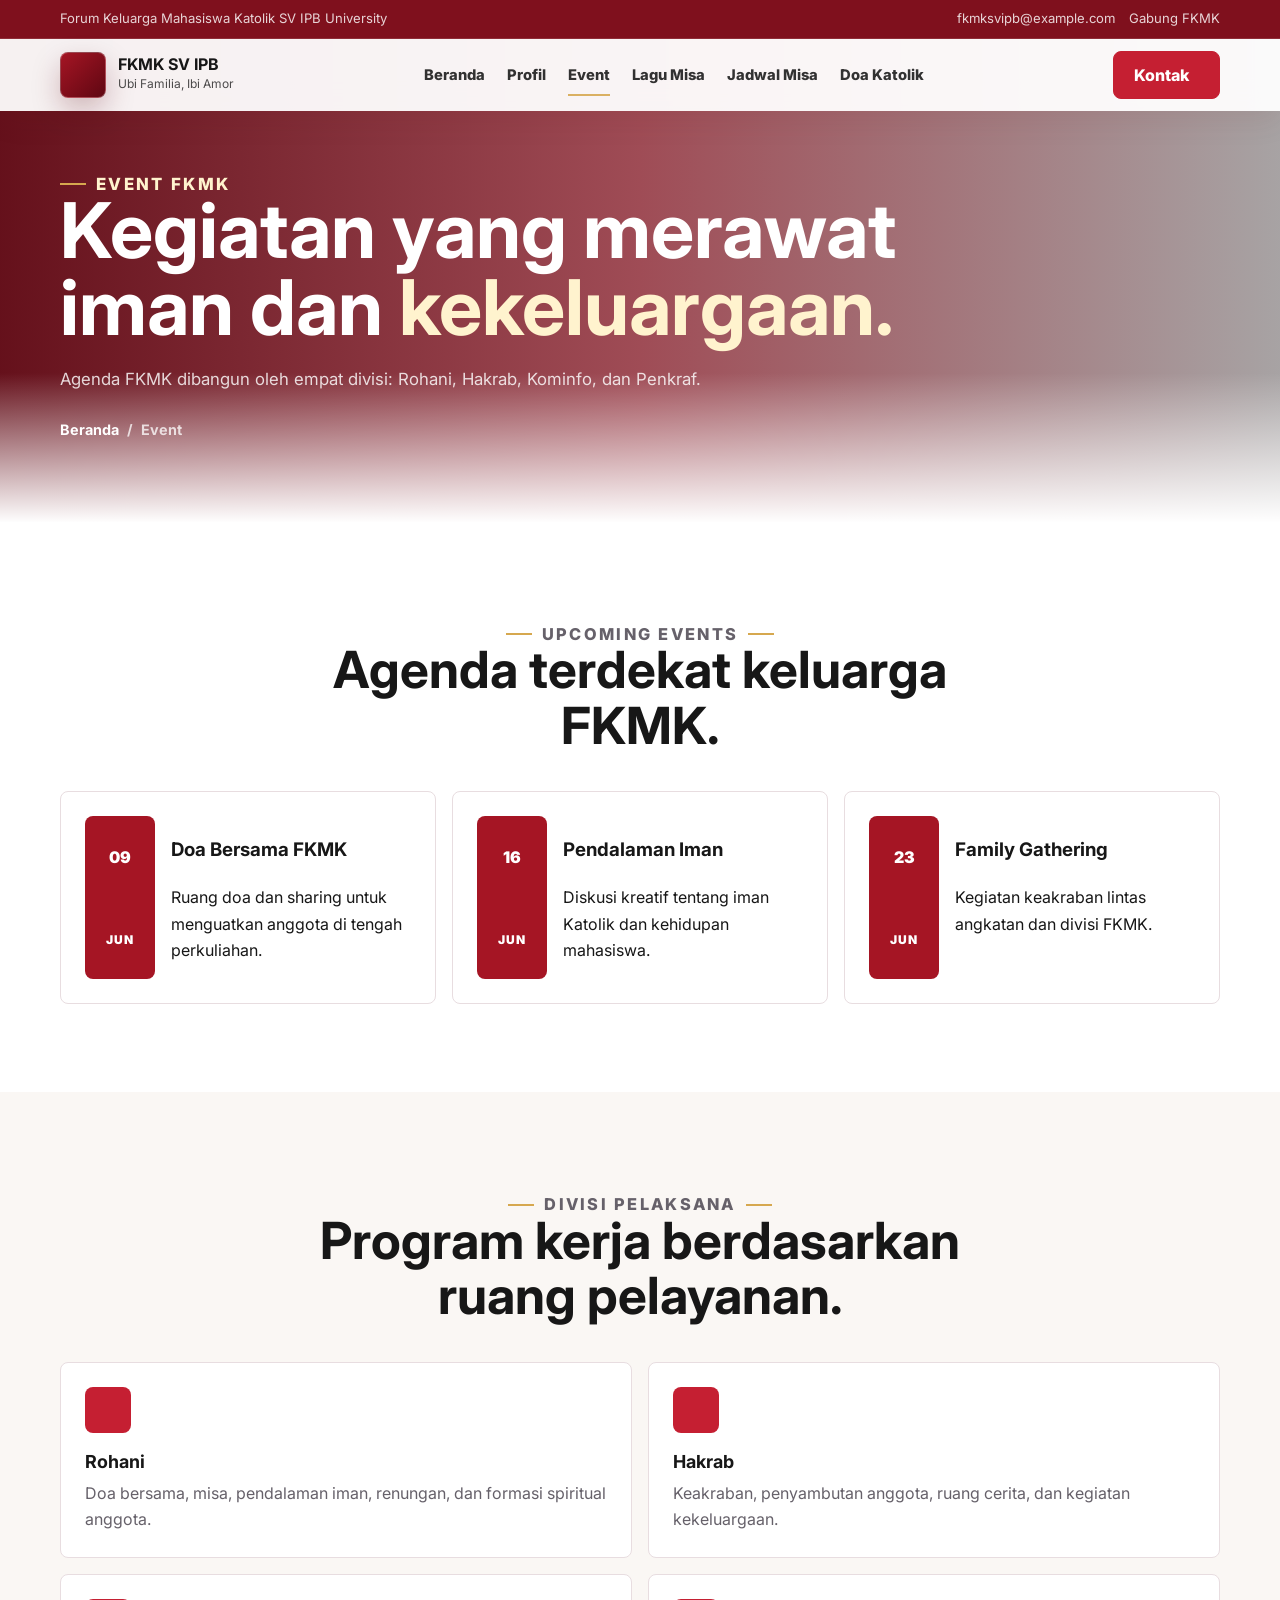
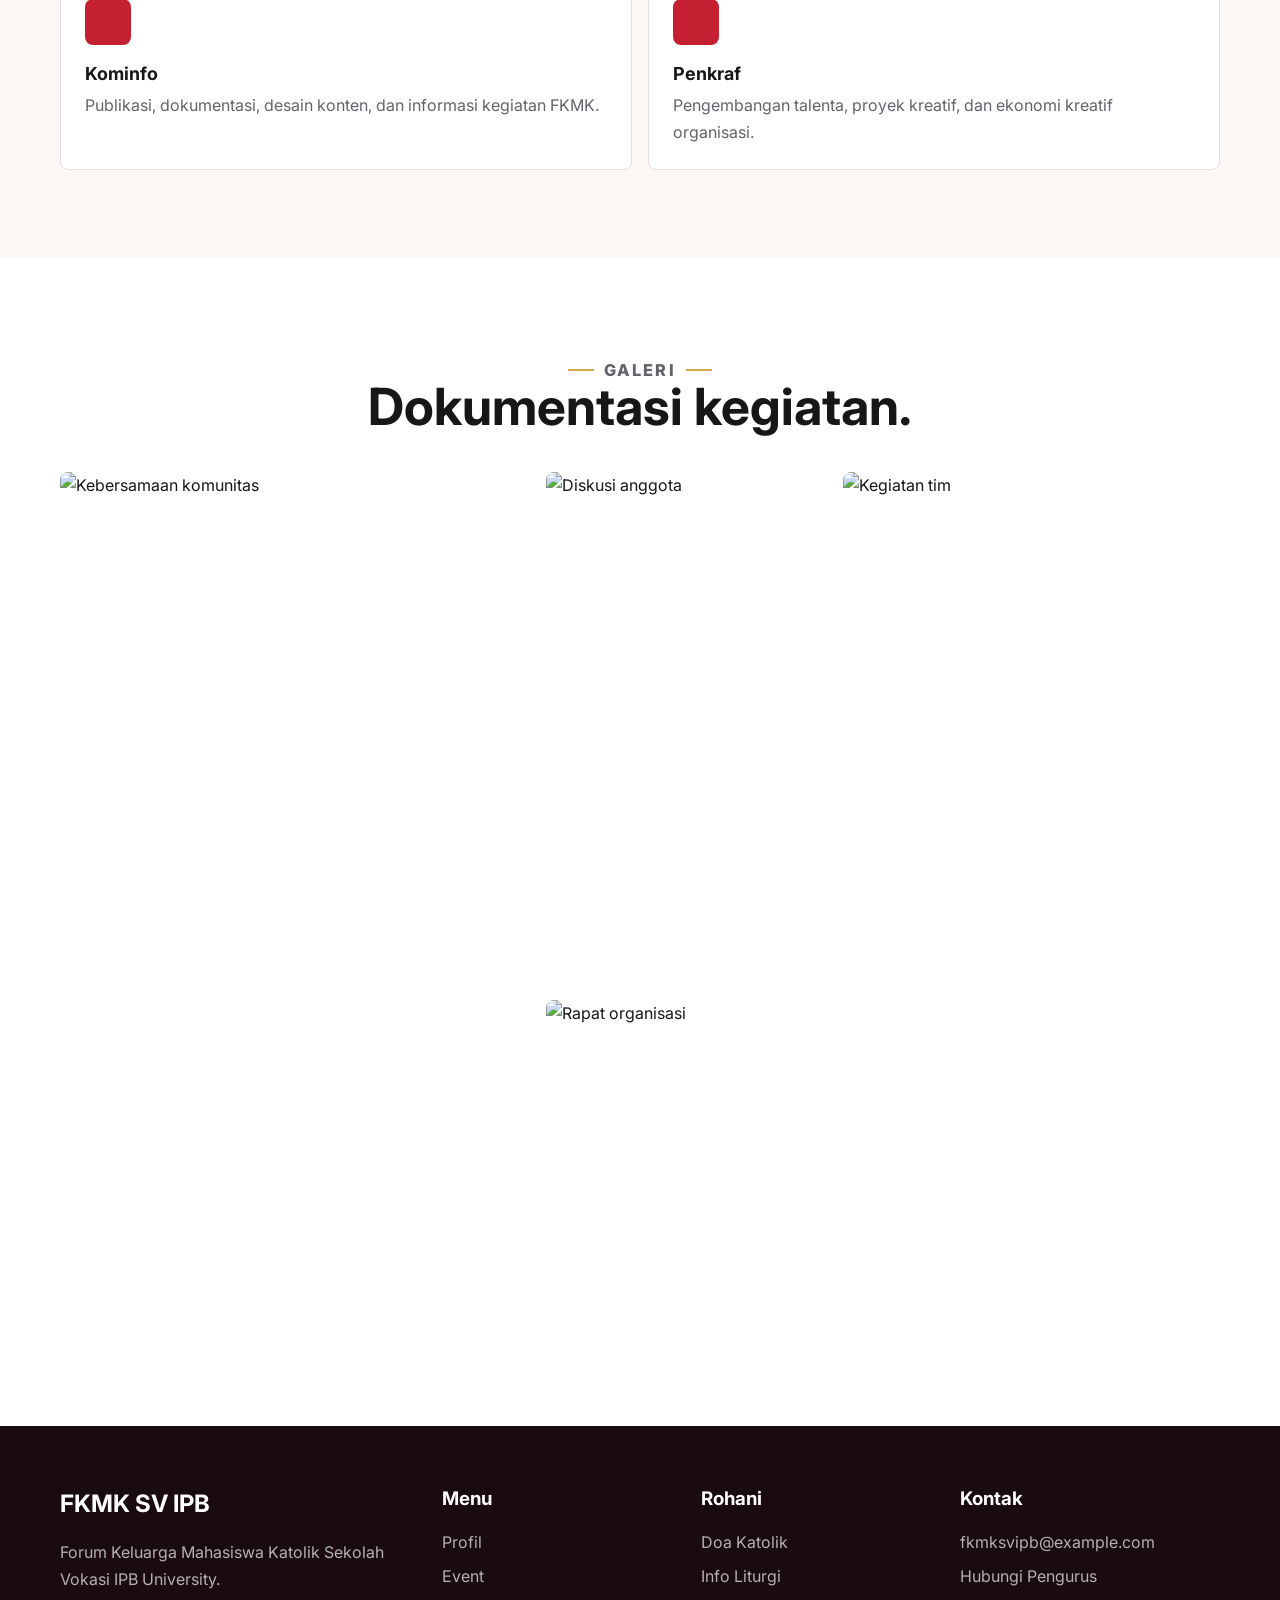
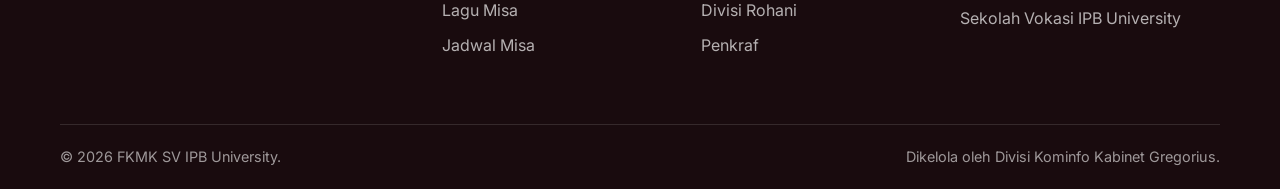
==== event.html @ 43cc4ddb "Keep it simple stupid" ====
<!DOCTYPE html>
<html lang="id">
<head>
    <meta charset="UTF-8">
    <meta name="viewport" content="width=device-width, initial-scale=1.0">
    <meta name="description" content="Event dan kegiatan FKMK SV IPB University.">
    <title>Event | FKMK SV IPB University</title>
    <link rel="preconnect" href="https://fonts.googleapis.com">
    <link rel="preconnect" href="https://fonts.gstatic.com" crossorigin>
    <link href="https://fonts.googleapis.com/css2?family=Inter:wght@400;500;600;700;800;900&display=swap" rel="stylesheet">
    <link rel="stylesheet" href="assets/css/style.css">
    <script src="https://unpkg.com/lucide@latest"></script>
</head>
<body data-page="event">
    <header class="site-header kmk-header">
        <div class="topbar"><div class="container topbar-inner"><span>Forum Keluarga Mahasiswa Katolik SV IPB University</span><div class="topbar-links"><a href="mailto:fkmksvipb@example.com">fkmksvipb@example.com</a><a href="kontak.html">Gabung FKMK</a></div></div></div>
        <div class="nav-shell">
            <div class="container nav-inner">
                <a class="brand" href="fkmk-sv-ipb-profesional.html" aria-label="Beranda FKMK SV IPB"><span class="brand-mark"><i data-lucide="church"></i></span><span><strong>FKMK SV IPB</strong><span>Ubi Familia, Ibi Amor</span></span></a>
                <nav class="main-nav" aria-label="Navigasi utama">
                    <a data-nav="home" href="fkmk-sv-ipb-profesional.html">Beranda</a>
                    <a data-nav="profil" href="profil.html">Profil</a>
                    <a data-nav="event" href="event.html">Event</a>
                    <a data-nav="lagu" href="lagu-misa.html">Lagu Misa</a>
                    <a data-nav="jadwal" href="jadwal-misa.html">Jadwal Misa</a>
                    <a data-nav="doa" href="doa-katolik.html">Doa Katolik</a>
                </nav>
                <div class="nav-actions"><a class="btn" href="kontak.html">Kontak <i data-lucide="arrow-right"></i></a><button class="menu-toggle" type="button" aria-label="Buka menu" aria-expanded="false"><i data-lucide="menu"></i></button></div>
            </div>
        </div>
    </header>

    <main>
        <section class="page-hero" style="--page-image: url('https://images.unsplash.com/photo-1517486808906-6ca8b3f04846?auto=format&fit=crop&w=1800&q=84');">
            <div class="container">
                <p class="eyebrow">Event FKMK</p>
                <h1>Kegiatan yang merawat iman dan <span>kekeluargaan.</span></h1>
                <p>Agenda FKMK dibangun oleh empat divisi: Rohani, Hakrab, Kominfo, dan Penkraf.</p>
                <div class="breadcrumb"><a href="fkmk-sv-ipb-profesional.html">Beranda</a> <span>/</span> <span>Event</span></div>
            </div>
        </section>

        <section class="section">
            <div class="container">
                <div class="section-title center">
                    <p class="eyebrow">Upcoming Events</p>
                    <h2>Agenda terdekat keluarga FKMK.</h2>
                </div>
                <div class="event-grid">
                    <article class="event-card"><span class="event-date">09<span>Jun</span></span><div><h3>Doa Bersama FKMK</h3><p>Ruang doa dan sharing untuk menguatkan anggota di tengah perkuliahan.</p></div></article>
                    <article class="event-card"><span class="event-date">16<span>Jun</span></span><div><h3>Pendalaman Iman</h3><p>Diskusi kreatif tentang iman Katolik dan kehidupan mahasiswa.</p></div></article>
                    <article class="event-card"><span class="event-date">23<span>Jun</span></span><div><h3>Family Gathering</h3><p>Kegiatan keakraban lintas angkatan dan divisi FKMK.</p></div></article>
                </div>
            </div>
        </section>

        <section class="section section-soft">
            <div class="container">
                <div class="section-title center">
                    <p class="eyebrow">Divisi Pelaksana</p>
                    <h2>Program kerja berdasarkan ruang pelayanan.</h2>
                </div>
                <div class="division-grid two">
                    <article class="division-card" id="rohani"><span class="icon-box"><i data-lucide="church"></i></span><h3>Rohani</h3><p>Doa bersama, misa, pendalaman iman, renungan, dan formasi spiritual anggota.</p></article>
                    <article class="division-card" id="hakrab"><span class="icon-box"><i data-lucide="heart-handshake"></i></span><h3>Hakrab</h3><p>Keakraban, penyambutan anggota, ruang cerita, dan kegiatan kekeluargaan.</p></article>
                    <article class="division-card" id="kominfo"><span class="icon-box"><i data-lucide="radio"></i></span><h3>Kominfo</h3><p>Publikasi, dokumentasi, desain konten, dan informasi kegiatan FKMK.</p></article>
                    <article class="division-card" id="penkraf"><span class="icon-box"><i data-lucide="palette"></i></span><h3>Penkraf</h3><p>Pengembangan talenta, proyek kreatif, dan ekonomi kreatif organisasi.</p></article>
                </div>
            </div>
        </section>

        <section class="section">
            <div class="container">
                <div class="section-title center"><p class="eyebrow">Galeri</p><h2>Dokumentasi kegiatan.</h2></div>
                <div class="gallery-grid">
                    <img src="https://images.unsplash.com/photo-1511632765486-a01980e01a18?auto=format&fit=crop&w=900&q=84" alt="Kebersamaan komunitas">
                    <div class="gallery-column">
                        <img src="https://images.unsplash.com/photo-1521737604893-d14cc237f11d?auto=format&fit=crop&w=700&q=84" alt="Diskusi anggota">
                        <img src="https://images.unsplash.com/photo-1552664730-d307ca884978?auto=format&fit=crop&w=700&q=84" alt="Rapat organisasi">
                    </div>
                    <img src="https://images.unsplash.com/photo-1517048676732-d65bc937f952?auto=format&fit=crop&w=800&q=84" alt="Kegiatan tim">
                </div>
            </div>
        </section>
    </main>

    <footer class="footer">
        <div class="container">
            <div class="footer-grid">
                <div><h2>FKMK SV IPB</h2><p>Forum Keluarga Mahasiswa Katolik Sekolah Vokasi IPB University.</p></div>
                <div><h3>Menu</h3><a href="profil.html">Profil</a><a href="event.html">Event</a><a href="lagu-misa.html">Lagu Misa</a><a href="jadwal-misa.html">Jadwal Misa</a></div>
                <div><h3>Rohani</h3><a href="doa-katolik.html">Doa Katolik</a><a href="jadwal-misa.html">Info Liturgi</a><a href="#rohani">Divisi Rohani</a><a href="#penkraf">Penkraf</a></div>
                <div><h3>Kontak</h3><a href="mailto:fkmksvipb@example.com">fkmksvipb@example.com</a><a href="kontak.html">Hubungi Pengurus</a><p>Sekolah Vokasi IPB University</p></div>
            </div>
            <div class="footer-bottom"><span>&copy; 2026 FKMK SV IPB University.</span><span>Dikelola oleh Divisi Kominfo Kabinet Gregorius.</span></div>
        </div>
    </footer>

    <button class="scroll-top" type="button" aria-label="Kembali ke atas"><i data-lucide="arrow-up"></i></button>
    <script src="assets/js/script.js"></script>
</body>
</html>
---- assets/css/style.css ----
:root {
    --red-900: #5f0712;
    --red-800: #7f101d;
    --red-700: #a51524;
    --red-600: #c51f32;
    --red-500: #e33849;
    --rose-100: #fff1f2;
    --rose-50: #fff7f8;
    --gold: #d6a84f;
    --gold-soft: #fff3ce;
    --ink: #171717;
    --muted: #66616a;
    --line: #e8dde0;
    --paper: #ffffff;
    --soft: #faf7f4;
    --charcoal: #24191b;
    --shadow: 0 18px 45px rgba(95, 7, 18, 0.12);
    --radius: 8px;
}

* {
    box-sizing: border-box;
}

html {
    scroll-behavior: smooth;
}

body {
    margin: 0;
    color: var(--ink);
    background: var(--paper);
    font-family: "Inter", Arial, sans-serif;
    line-height: 1.65;
}

img {
    display: block;
    max-width: 100%;
}

a {
    color: inherit;
    text-decoration: none;
}

button,
input,
textarea {
    font: inherit;
}

.container {
    width: min(1160px, calc(100% - 40px));
    margin: 0 auto;
}

.section {
    padding: 88px 0;
}

.section-soft {
    background: var(--soft);
}

.section-red {
    color: #fff;
    background: var(--red-900);
}

.eyebrow {
    display: inline-flex;
    align-items: center;
    gap: 10px;
    margin: 0 0 14px;
    color: var(--red-600);
    font-size: 0.78rem;
    font-weight: 800;
    letter-spacing: 0.14em;
    line-height: 1;
    text-transform: uppercase;
}

.eyebrow::before {
    width: 26px;
    height: 2px;
    background: var(--gold);
    content: "";
}

.section-red .eyebrow,
.hero .eyebrow,
.page-hero .eyebrow {
    color: var(--gold-soft);
}

.section-title {
    max-width: 760px;
    margin: 0 0 38px;
}

.section-title.center {
    margin-right: auto;
    margin-left: auto;
    text-align: center;
}

.section-title.center .eyebrow {
    justify-content: center;
}

.section-title.center .eyebrow::after {
    width: 26px;
    height: 2px;
    background: var(--gold);
    content: "";
}

.section-title h1,
.section-title h2 {
    margin: 0;
    font-size: clamp(2rem, 4vw, 3.35rem);
    line-height: 1.08;
    letter-spacing: 0;
}

.section-title p {
    margin: 16px 0 0;
    color: var(--muted);
    font-size: 1.02rem;
}

.section-red .section-title p,
.section-red .muted {
    color: rgba(255, 255, 255, 0.74);
}

.site-header {
    position: fixed;
    top: 0;
    right: 0;
    left: 0;
    z-index: 50;
    color: #fff;
    transition: background 0.24s ease, box-shadow 0.24s ease, color 0.24s ease;
}

.topbar {
    padding: 8px 0;
    background: rgba(95, 7, 18, 0.88);
    border-bottom: 1px solid rgba(255, 255, 255, 0.12);
    font-size: 0.82rem;
}

.topbar-inner,
.nav-inner {
    display: flex;
    align-items: center;
    justify-content: space-between;
    gap: 20px;
}

.topbar-links {
    display: flex;
    align-items: center;
    gap: 14px;
}

.topbar a,
.topbar span {
    color: rgba(255, 255, 255, 0.82);
}

.nav-shell {
    padding: 16px 0;
    transition: padding 0.24s ease, background 0.24s ease;
}

.site-header.scrolled,
.site-header.menu-open {
    color: var(--ink);
    background: rgba(255, 255, 255, 0.96);
    box-shadow: 0 12px 30px rgba(23, 23, 23, 0.08);
    backdrop-filter: blur(14px);
}

.site-header.scrolled .topbar,
.site-header.menu-open .topbar {
    display: none;
}

.site-header.scrolled .nav-shell,
.site-header.menu-open .nav-shell {
    padding: 10px 0;
}

.brand {
    display: flex;
    align-items: center;
    min-width: 0;
    gap: 12px;
}

.brand-mark {
    display: grid;
    flex: 0 0 auto;
    width: 46px;
    height: 46px;
    place-items: center;
    color: #fff;
    background: linear-gradient(135deg, var(--red-700), var(--red-900));
    border: 1px solid rgba(255, 255, 255, 0.25);
    border-radius: var(--radius);
    box-shadow: 0 12px 28px rgba(95, 7, 18, 0.25);
}

.brand strong {
    display: block;
    font-size: 1rem;
    line-height: 1.1;
}

.brand span span {
    display: block;
    color: currentColor;
    font-size: 0.75rem;
    opacity: 0.76;
}

.main-nav {
    display: flex;
    align-items: center;
    gap: 22px;
}

.main-nav a {
    position: relative;
    color: currentColor;
    font-size: 0.92rem;
    font-weight: 800;
    opacity: 0.88;
}

.main-nav a::after {
    position: absolute;
    right: 0;
    bottom: -9px;
    left: 0;
    height: 2px;
    background: var(--gold);
    transform: scaleX(0);
    transition: transform 0.18s ease;
    content: "";
}

.main-nav a:hover::after,
.main-nav a.active::after {
    transform: scaleX(1);
}

.nav-actions {
    display: flex;
    align-items: center;
    gap: 10px;
}

.btn {
    display: inline-flex;
    align-items: center;
    justify-content: center;
    gap: 10px;
    min-height: 48px;
    padding: 0 20px;
    color: #fff;
    background: var(--red-600);
    border: 1px solid var(--red-600);
    border-radius: var(--radius);
    cursor: pointer;
    font-weight: 800;
    line-height: 1;
    transition: background 0.2s ease, border-color 0.2s ease, box-shadow 0.2s ease, transform 0.2s ease;
}

.btn:hover {
    background: var(--red-800);
    border-color: var(--red-800);
    box-shadow: 0 14px 28px rgba(197, 31, 50, 0.25);
    transform: translateY(-2px);
}

.btn.btn-outline {
    color: #fff;
    background: rgba(255, 255, 255, 0.08);
    border-color: rgba(255, 255, 255, 0.36);
}

.btn.btn-outline:hover {
    background: rgba(255, 255, 255, 0.16);
    box-shadow: none;
}

.btn.btn-light {
    color: var(--red-800);
    background: #fff;
    border-color: #fff;
}

.btn.btn-light:hover {
    color: #fff;
    background: var(--red-900);
    border-color: var(--red-900);
}

.icon-button,
.menu-toggle,
.scroll-top {
    display: grid;
    width: 44px;
    height: 44px;
    place-items: center;
    color: currentColor;
    background: rgba(255, 255, 255, 0.1);
    border: 1px solid rgba(255, 255, 255, 0.28);
    border-radius: var(--radius);
    cursor: pointer;
}

.site-header.scrolled .icon-button,
.site-header.scrolled .menu-toggle,
.site-header.menu-open .icon-button,
.site-header.menu-open .menu-toggle {
    background: var(--rose-50);
    border-color: var(--line);
}

.menu-toggle {
    display: none;
}

.hero {
    position: relative;
    min-height: 92vh;
    display: grid;
    align-items: end;
    padding: 170px 0 86px;
    color: #fff;
    overflow: hidden;
    isolation: isolate;
}

.hero::before {
    position: absolute;
    inset: 0;
    z-index: -2;
    background:
        linear-gradient(90deg, rgba(95, 7, 18, 0.94) 0%, rgba(127, 16, 29, 0.82) 48%, rgba(36, 25, 27, 0.48) 100%),
        var(--hero-image, url("https://images.unsplash.com/photo-1521737604893-d14cc237f11d?auto=format&fit=crop&w=1800&q=84")) center/cover;
    content: "";
}

.hero::after,
.page-hero::after {
    position: absolute;
    right: 0;
    bottom: -1px;
    left: 0;
    z-index: -1;
    height: 150px;
    background: linear-gradient(180deg, rgba(255, 255, 255, 0), var(--paper));
    content: "";
}

.hero-grid {
    display: grid;
    grid-template-columns: minmax(0, 1.1fr) minmax(310px, 0.72fr);
    align-items: end;
    gap: 42px;
}

.hero h1 {
    max-width: 900px;
    margin: 0;
    font-size: clamp(3.2rem, 7vw, 6.9rem);
    line-height: 0.96;
    letter-spacing: 0;
}

.hero h1 span,
.page-hero h1 span {
    color: var(--gold-soft);
}

.hero-copy {
    max-width: 700px;
    margin: 24px 0 32px;
    color: rgba(255, 255, 255, 0.86);
    font-size: clamp(1rem, 1.6vw, 1.18rem);
}

.hero-actions {
    display: flex;
    flex-wrap: wrap;
    gap: 12px;
}

.hero-card {
    padding: 24px;
    background: rgba(255, 255, 255, 0.11);
    border: 1px solid rgba(255, 255, 255, 0.22);
    border-radius: var(--radius);
    backdrop-filter: blur(18px);
}

.hero-card p {
    margin: 0;
    color: rgba(255, 255, 255, 0.78);
}

.hero-card strong {
    display: block;
    margin: 12px 0 8px;
    color: #fff;
    font-size: 1.55rem;
    line-height: 1.18;
}

.hero-note {
    display: grid;
    grid-template-columns: 46px 1fr;
    gap: 12px;
    padding-top: 18px;
    margin-top: 20px;
    border-top: 1px solid rgba(255, 255, 255, 0.18);
}

.hero-note .icon {
    display: grid;
    place-items: center;
    width: 46px;
    height: 46px;
    color: var(--red-900);
    background: var(--gold-soft);
    border-radius: var(--radius);
}

.stat-band {
    position: relative;
    z-index: 4;
    margin-top: -44px;
}

.stat-grid {
    display: grid;
    overflow: hidden;
    grid-template-columns: repeat(4, 1fr);
    background: #fff;
    border: 1px solid var(--line);
    border-radius: var(--radius);
    box-shadow: var(--shadow);
}

.stat-item {
    padding: 26px;
    border-right: 1px solid var(--line);
}

.stat-item:last-child {
    border-right: 0;
}

.stat-item strong {
    display: block;
    color: var(--red-700);
    font-size: clamp(1.9rem, 3vw, 2.45rem);
    line-height: 1;
}

.stat-item span {
    display: block;
    margin-top: 8px;
    color: var(--muted);
    font-size: 0.9rem;
    font-weight: 800;
}

.split {
    display: grid;
    grid-template-columns: minmax(0, 0.95fr) minmax(0, 1.05fr);
    align-items: center;
    gap: 48px;
}

.split.reverse {
    grid-template-columns: minmax(0, 1.05fr) minmax(0, 0.95fr);
}

.image-panel {
    position: relative;
    overflow: hidden;
    min-height: 480px;
    background: var(--rose-100);
    border-radius: var(--radius);
    box-shadow: var(--shadow);
}

.image-panel img {
    width: 100%;
    height: 100%;
    min-height: 480px;
    object-fit: cover;
}

.floating-label {
    position: absolute;
    right: 18px;
    bottom: 18px;
    max-width: 290px;
    padding: 18px;
    color: #fff;
    background: rgba(95, 7, 18, 0.92);
    border: 1px solid rgba(255, 255, 255, 0.16);
    border-radius: var(--radius);
}

.floating-label strong {
    display: block;
    margin-top: 4px;
    font-size: 1.25rem;
    line-height: 1.2;
}

.feature-list {
    display: grid;
    gap: 14px;
    margin-top: 28px;
}

.feature-item {
    display: grid;
    grid-template-columns: 46px 1fr;
    gap: 14px;
    padding: 18px;
    background: #fff;
    border: 1px solid var(--line);
    border-radius: var(--radius);
}

.section-soft .feature-item {
    background: var(--paper);
}

.feature-item h3,
.quick-card h3,
.mission-card h3,
.program-card h3,
.division-card h3,
.role-card h3,
.faq-button,
.contact-card h3 {
    margin: 0;
    font-size: 1.12rem;
    line-height: 1.25;
}

.feature-item p,
.quick-card p,
.mission-card p,
.program-card p,
.division-card p,
.role-card p,
.contact-card p,
.faq-panel p {
    margin: 7px 0 0;
    color: var(--muted);
}

.icon-box {
    display: grid;
    width: 46px;
    height: 46px;
    place-items: center;
    color: #fff;
    background: var(--red-600);
    border-radius: var(--radius);
}

.icon-box.gold {
    color: var(--red-900);
    background: var(--gold-soft);
}

.quick-grid,
.mission-grid,
.program-grid,
.division-grid,
.contact-grid {
    display: grid;
    grid-template-columns: repeat(3, 1fr);
    gap: 16px;
}

.quick-card,
.mission-card,
.program-card,
.division-card,
.role-card,
.contact-card,
.faq-item,
.info-panel {
    padding: 24px;
    color: var(--ink);
    background: #fff;
    border: 1px solid var(--line);
    border-radius: var(--radius);
}

.quick-card {
    min-height: 100%;
    transition: transform 0.2s ease, box-shadow 0.2s ease, border-color 0.2s ease;
}

.quick-card:hover {
    border-color: rgba(197, 31, 50, 0.28);
    box-shadow: var(--shadow);
    transform: translateY(-4px);
}

.quick-card .icon-box,
.mission-card .icon-box,
.program-card .icon-box,
.division-card .icon-box {
    margin-bottom: 18px;
}

.mission-card.featured {
    color: #fff;
    background: var(--red-700);
    border-color: var(--red-700);
}

.mission-card.featured p {
    color: rgba(255, 255, 255, 0.78);
}

.mission-card.featured .icon-box {
    color: var(--red-900);
    background: #fff;
}

.red-panel {
    padding: 42px;
    color: #fff;
    background:
        linear-gradient(90deg, rgba(95, 7, 18, 0.96), rgba(197, 31, 50, 0.88)),
        url("https://images.unsplash.com/photo-1517486808906-6ca8b3f04846?auto=format&fit=crop&w=1400&q=84") center/cover;
    border-radius: var(--radius);
}

.red-panel h2 {
    max-width: 780px;
    margin: 0;
    font-size: clamp(2rem, 4vw, 3.25rem);
    line-height: 1.08;
}

.red-panel p {
    max-width: 690px;
    margin: 16px 0 26px;
    color: rgba(255, 255, 255, 0.82);
}

.info-layout {
    display: grid;
    grid-template-columns: minmax(0, 0.75fr) minmax(0, 1.25fr);
    gap: 18px;
}

.info-panel.dark {
    color: #fff;
    background: var(--charcoal);
    border-color: var(--charcoal);
}

.info-panel.dark p {
    color: rgba(255, 255, 255, 0.72);
}

.agenda-list {
    display: grid;
    gap: 12px;
    margin: 0;
    padding: 0;
    list-style: none;
}

.agenda-list li {
    display: grid;
    grid-template-columns: 64px 1fr;
    gap: 14px;
    padding: 14px;
    background: var(--rose-50);
    border: 1px solid var(--line);
    border-radius: var(--radius);
}

.date-box {
    display: grid;
    place-items: center;
    min-height: 58px;
    color: #fff;
    background: var(--red-700);
    border-radius: var(--radius);
    font-weight: 800;
    line-height: 1.1;
    text-align: center;
}

.date-box span {
    display: block;
    font-size: 0.72rem;
    letter-spacing: 0.08em;
    text-transform: uppercase;
}

.page-hero {
    position: relative;
    display: grid;
    min-height: 54vh;
    align-items: end;
    padding: 156px 0 80px;
    color: #fff;
    overflow: hidden;
    isolation: isolate;
}

.page-hero::before {
    position: absolute;
    inset: 0;
    z-index: -2;
    background:
        linear-gradient(90deg, rgba(95, 7, 18, 0.96), rgba(127, 16, 29, 0.75), rgba(36, 25, 27, 0.4)),
        var(--page-image, url("https://images.unsplash.com/photo-1511632765486-a01980e01a18?auto=format&fit=crop&w=1800&q=84")) center/cover;
    content: "";
}

.page-hero h1 {
    max-width: 880px;
    margin: 0;
    font-size: clamp(2.8rem, 6vw, 5.2rem);
    line-height: 1;
}

.page-hero p {
    max-width: 700px;
    margin: 20px 0 0;
    color: rgba(255, 255, 255, 0.82);
    font-size: 1.05rem;
}

.breadcrumb {
    display: flex;
    align-items: center;
    flex-wrap: wrap;
    gap: 8px;
    margin-top: 24px;
    color: rgba(255, 255, 255, 0.76);
    font-weight: 700;
    font-size: 0.9rem;
}

.breadcrumb a {
    color: #fff;
}

.quote-block {
    padding: 32px;
    color: #fff;
    background: var(--red-800);
    border-radius: var(--radius);
}

.quote-block p {
    margin: 0;
    font-size: clamp(1.35rem, 2.5vw, 2.1rem);
    font-weight: 800;
    line-height: 1.25;
}

.quote-block span {
    display: block;
    margin-top: 18px;
    color: rgba(255, 255, 255, 0.72);
}

.timeline {
    display: grid;
    gap: 16px;
}

.timeline-item {
    display: grid;
    grid-template-columns: 46px 1fr;
    gap: 14px;
    padding: 18px;
    background: #fff;
    border: 1px solid var(--line);
    border-radius: var(--radius);
}

.timeline-dot {
    display: grid;
    width: 46px;
    height: 46px;
    place-items: center;
    color: var(--red-900);
    background: var(--gold-soft);
    border-radius: var(--radius);
    font-weight: 800;
}

.program-card .tag {
    display: inline-flex;
    align-items: center;
    gap: 8px;
    margin-bottom: 16px;
    color: var(--red-700);
    font-size: 0.82rem;
    font-weight: 800;
    letter-spacing: 0.04em;
    text-transform: uppercase;
}

.role-grid {
    display: grid;
    grid-template-columns: repeat(3, 1fr);
    gap: 14px;
}

.role-card {
    display: grid;
    grid-template-columns: 46px 1fr;
    gap: 14px;
    align-items: start;
}

.division-grid.two,
.program-grid.two {
    grid-template-columns: repeat(2, 1fr);
}

.gallery-grid {
    display: grid;
    grid-template-columns: 1.25fr 0.75fr 1fr;
    gap: 14px;
}

.gallery-grid img {
    width: 100%;
    height: 250px;
    object-fit: cover;
    border-radius: var(--radius);
}

.gallery-grid img:first-child {
    height: 514px;
}

.gallery-column {
    display: grid;
    gap: 14px;
}

.faq-list {
    display: grid;
    gap: 12px;
}

.faq-item {
    padding: 0;
    overflow: hidden;
}

.faq-button {
    display: flex;
    align-items: center;
    justify-content: space-between;
    width: 100%;
    padding: 20px 22px;
    color: var(--ink);
    background: #fff;
    border: 0;
    cursor: pointer;
    text-align: left;
}

.faq-button svg {
    flex: 0 0 auto;
    transition: transform 0.2s ease;
}

.faq-item.open .faq-button svg {
    transform: rotate(45deg);
}

.faq-panel {
    display: none;
    padding: 0 22px 20px;
}

.faq-item.open .faq-panel {
    display: block;
}

.contact-card a {
    display: inline-flex;
    align-items: center;
    gap: 8px;
    margin-top: 12px;
    color: var(--red-700);
    font-weight: 800;
}

.contact-form {
    display: grid;
    gap: 14px;
}

.field {
    display: grid;
    gap: 7px;
}

.field label {
    font-weight: 800;
    font-size: 0.9rem;
}

.field input,
.field textarea {
    width: 100%;
    padding: 13px 14px;
    color: var(--ink);
    background: #fff;
    border: 1px solid var(--line);
    border-radius: var(--radius);
    outline: none;
}

.field input:focus,
.field textarea:focus {
    border-color: var(--red-500);
    box-shadow: 0 0 0 4px rgba(227, 56, 73, 0.12);
}

.form-note {
    display: none;
    padding: 13px 14px;
    color: var(--red-900);
    background: var(--rose-100);
    border: 1px solid var(--line);
    border-radius: var(--radius);
    font-weight: 700;
}

.form-note.show {
    display: block;
}

.footer {
    margin-top: 88px;
    color: #fff;
    background: #190b0e;
}

.footer-grid {
    display: grid;
    grid-template-columns: 1.15fr 0.75fr 0.75fr 0.85fr;
    gap: 30px;
    padding: 58px 0;
}

.footer h2,
.footer h3 {
    margin: 0 0 14px;
}

.footer p,
.footer a {
    color: rgba(255, 255, 255, 0.68);
}

.footer a {
    display: block;
    margin: 8px 0;
}

.footer a:hover {
    color: #fff;
}

.footer-bottom {
    display: flex;
    justify-content: space-between;
    gap: 18px;
    padding: 20px 0;
    color: rgba(255, 255, 255, 0.58);
    border-top: 1px solid rgba(255, 255, 255, 0.12);
    font-size: 0.9rem;
}

.scroll-top {
    position: fixed;
    right: 22px;
    bottom: 22px;
    z-index: 45;
    color: #fff;
    background: var(--red-700);
    border-color: var(--red-700);
    box-shadow: var(--shadow);
    opacity: 0;
    pointer-events: none;
    transform: translateY(12px);
    transition: opacity 0.2s ease, transform 0.2s ease;
}

.scroll-top.show {
    opacity: 1;
    pointer-events: auto;
    transform: translateY(0);
}

@media (max-width: 1040px) {
    .main-nav {
        position: absolute;
        top: calc(100% + 10px);
        right: 20px;
        left: 20px;
        display: none;
        flex-direction: column;
        align-items: stretch;
        gap: 0;
        padding: 10px;
        color: var(--ink);
        background: #fff;
        border: 1px solid var(--line);
        border-radius: var(--radius);
        box-shadow: var(--shadow);
    }

    .main-nav.show {
        display: flex;
    }

    .main-nav a {
        padding: 12px;
    }

    .main-nav a::after {
        display: none;
    }

    .menu-toggle {
        display: grid;
    }

    .nav-actions .btn {
        display: none;
    }

    .hero-grid,
    .split,
    .split.reverse,
    .info-layout,
    .footer-grid {
        grid-template-columns: 1fr;
    }

    .quick-grid,
    .mission-grid,
    .program-grid,
    .contact-grid,
    .role-grid {
        grid-template-columns: repeat(2, 1fr);
    }
}

@media (max-width: 720px) {
    .container {
        width: min(100% - 28px, 1160px);
    }

    .topbar {
        display: none;
    }

    .brand span span {
        white-space: normal;
    }

    .hero {
        min-height: auto;
        padding: 132px 0 76px;
    }

    .page-hero {
        min-height: auto;
        padding: 126px 0 70px;
    }

    .hero-actions,
    .red-panel .hero-actions {
        flex-direction: column;
        align-items: stretch;
    }

    .btn {
        width: 100%;
    }

    .stat-grid,
    .quick-grid,
    .mission-grid,
    .program-grid,
    .program-grid.two,
    .division-grid,
    .division-grid.two,
    .contact-grid,
    .role-grid,
    .gallery-grid {
        grid-template-columns: 1fr;
    }

    .stat-item {
        border-right: 0;
        border-bottom: 1px solid var(--line);
    }

    .stat-item:last-child {
        border-bottom: 0;
    }

    .section {
        padding: 68px 0;
    }

    .image-panel,
    .image-panel img {
        min-height: 330px;
    }

    .floating-label {
        position: static;
        max-width: none;
        margin: 0;
        border-radius: 0;
    }

    .red-panel {
        padding: 30px 22px;
    }

    .agenda-list li,
    .role-card,
    .timeline-item {
        grid-template-columns: 1fr;
    }

    .gallery-grid img,
    .gallery-grid img:first-child {
        height: 260px;
    }

    .footer {
        margin-top: 68px;
    }

    .footer-bottom {
        flex-direction: column;
    }
}

/* KMK-inspired FKMK refresh */
.site-header.kmk-header {
    color: var(--ink);
    background: rgba(255, 255, 255, 0.94);
    box-shadow: 0 10px 28px rgba(95, 7, 18, 0.08);
    backdrop-filter: blur(14px);
}

.kmk-header .topbar {
    background: var(--red-800);
}

.kmk-header .nav-shell {
    padding: 12px 0;
}

.kmk-header .icon-button,
.kmk-header .menu-toggle {
    background: var(--rose-50);
    border-color: var(--line);
}

.kmk-hero {
    position: relative;
    min-height: 100vh;
    overflow: hidden;
    color: #fff;
    background: var(--red-900);
}

.hero-slider {
    position: relative;
    min-height: 100vh;
}

.hero-slide {
    position: absolute;
    inset: 0;
    display: grid;
    align-items: center;
    min-height: 100vh;
    padding: 150px 0 86px;
    opacity: 0;
    pointer-events: none;
    transition: opacity 0.55s ease;
    isolation: isolate;
}

.hero-slide.active {
    opacity: 1;
    pointer-events: auto;
}

.hero-slide::before {
    position: absolute;
    inset: 0;
    z-index: -2;
    background:
        linear-gradient(90deg, rgba(95, 7, 18, 0.9), rgba(127, 16, 29, 0.72), rgba(36, 25, 27, 0.34)),
        var(--slide-image) center/cover;
    content: "";
}

.hero-slide::after {
    position: absolute;
    right: 0;
    bottom: -1px;
    left: 0;
    z-index: -1;
    height: 140px;
    background: linear-gradient(180deg, rgba(255, 255, 255, 0), var(--paper));
    content: "";
}

.slide-content {
    max-width: 780px;
}

.slide-content h1 {
    margin: 0;
    font-size: clamp(3.2rem, 7vw, 6.8rem);
    line-height: 0.96;
    letter-spacing: 0;
}

.slide-content p {
    max-width: 680px;
    margin: 22px 0 30px;
    color: rgba(255, 255, 255, 0.86);
    font-size: clamp(1rem, 1.7vw, 1.2rem);
}

.hero-control {
    position: absolute;
    top: 50%;
    z-index: 5;
    display: grid;
    width: 48px;
    height: 48px;
    place-items: center;
    color: #fff;
    background: rgba(255, 255, 255, 0.13);
    border: 1px solid rgba(255, 255, 255, 0.28);
    border-radius: var(--radius);
    cursor: pointer;
    transform: translateY(-50%);
}

.hero-prev {
    left: 24px;
}

.hero-next {
    right: 24px;
}

.hero-dots {
    position: absolute;
    right: 0;
    bottom: 42px;
    left: 0;
    z-index: 6;
    display: flex;
    justify-content: center;
    gap: 10px;
}

.hero-dots button {
    width: 10px;
    height: 10px;
    padding: 0;
    background: rgba(255, 255, 255, 0.45);
    border: 0;
    border-radius: 999px;
    cursor: pointer;
}

.hero-dots button.active {
    width: 34px;
    background: #fff;
}

.kmk-logo-card {
    display: grid;
    place-items: center;
    min-height: 360px;
    padding: 34px;
    text-align: center;
    background: linear-gradient(145deg, #fff, var(--rose-50));
    border: 1px solid var(--line);
    border-radius: var(--radius);
    box-shadow: var(--shadow);
}

.emblem {
    display: grid;
    width: 132px;
    height: 132px;
    place-items: center;
    color: #fff;
    background: radial-gradient(circle at 30% 20%, var(--red-500), var(--red-800));
    border: 8px solid #fff;
    border-radius: 50%;
    box-shadow: 0 20px 36px rgba(95, 7, 18, 0.18);
}

.emblem svg {
    width: 58px;
    height: 58px;
}

.kmk-logo-card h2 {
    margin: 22px 0 4px;
    font-size: 2rem;
    line-height: 1.1;
}

.scripture-grid {
    display: grid;
    grid-template-columns: repeat(3, 1fr);
    gap: 16px;
}

.scripture-card {
    padding: 24px;
    background: #fff;
    border: 1px solid var(--line);
    border-radius: var(--radius);
}

.scripture-card h3 {
    display: flex;
    align-items: center;
    gap: 10px;
    margin: 0 0 12px;
    color: var(--red-800);
}

.scripture-card blockquote {
    margin: 0;
    color: var(--muted);
}

.article-grid {
    display: grid;
    grid-template-columns: repeat(3, 1fr);
    gap: 16px;
}

.article-card {
    overflow: hidden;
    background: #fff;
    border: 1px solid var(--line);
    border-radius: var(--radius);
    box-shadow: 0 10px 24px rgba(95, 7, 18, 0.07);
}

.article-card img {
    width: 100%;
    height: 190px;
    object-fit: cover;
}

.article-body {
    padding: 22px;
}

.article-meta {
    display: inline-flex;
    align-items: center;
    gap: 8px;
    margin-bottom: 10px;
    color: var(--red-700);
    font-size: 0.78rem;
    font-weight: 800;
    letter-spacing: 0.05em;
    text-transform: uppercase;
}

.article-body h3 {
    margin: 0;
    font-size: 1.15rem;
    line-height: 1.25;
}

.article-body p {
    margin: 10px 0 0;
    color: var(--muted);
}

.liturgy-layout {
    display: grid;
    grid-template-columns: minmax(0, 0.9fr) minmax(0, 1.1fr);
    gap: 18px;
}

.liturgy-card,
.calendar-card,
.playlist-card,
.testimonial-card,
.event-card {
    padding: 24px;
    background: #fff;
    border: 1px solid var(--line);
    border-radius: var(--radius);
}

.liturgy-card {
    color: #fff;
    background: linear-gradient(135deg, var(--red-900), var(--red-600));
    border-color: var(--red-700);
}

.liturgy-card p {
    color: rgba(255, 255, 255, 0.78);
}

.liturgy-color {
    display: inline-flex;
    align-items: center;
    gap: 10px;
    padding: 9px 12px;
    color: var(--red-900);
    background: #fff;
    border-radius: var(--radius);
    font-weight: 800;
}

.color-dot {
    width: 14px;
    height: 14px;
    background: var(--red-600);
    border-radius: 50%;
}

.calendar-mini {
    display: grid;
    grid-template-columns: repeat(7, 1fr);
    gap: 8px;
    margin-top: 18px;
}

.calendar-mini span {
    display: grid;
    min-height: 38px;
    place-items: center;
    background: var(--rose-50);
    border-radius: var(--radius);
    font-weight: 800;
}

.calendar-mini .head {
    color: var(--red-700);
    background: transparent;
    font-size: 0.78rem;
}

.calendar-mini .active {
    color: #fff;
    background: var(--red-700);
}

.playlist-card {
    display: grid;
    grid-template-columns: 82px 1fr auto;
    align-items: center;
    gap: 18px;
}

.playlist-cover {
    display: grid;
    width: 82px;
    height: 82px;
    place-items: center;
    color: #fff;
    background: linear-gradient(135deg, var(--red-600), var(--red-900));
    border-radius: var(--radius);
}

.playlist-card h3 {
    margin: 0 0 4px;
}

.playlist-card p {
    margin: 0;
    color: var(--muted);
}

.testimonial-grid,
.event-grid {
    display: grid;
    grid-template-columns: repeat(3, 1fr);
    gap: 16px;
}

.testimonial-card {
    position: relative;
    min-height: 100%;
}

.testimonial-card::before {
    display: block;
    margin-bottom: 12px;
    color: var(--red-600);
    font-size: 3rem;
    font-weight: 900;
    line-height: 1;
    content: "\"";
}

.person {
    display: flex;
    align-items: center;
    gap: 12px;
    margin-top: 20px;
}

.avatar {
    display: grid;
    width: 44px;
    height: 44px;
    place-items: center;
    color: #fff;
    background: var(--red-700);
    border-radius: 50%;
    font-weight: 900;
}

.event-card {
    display: grid;
    grid-template-columns: 70px 1fr;
    gap: 16px;
}

.event-date {
    display: grid;
    place-items: center;
    min-height: 70px;
    color: #fff;
    background: var(--red-700);
    border-radius: var(--radius);
    font-weight: 900;
    text-align: center;
    line-height: 1.1;
}

.event-date span {
    display: block;
    font-size: 0.75rem;
    letter-spacing: 0.08em;
    text-transform: uppercase;
}

.floating-devotion {
    position: fixed;
    bottom: 22px;
    left: 22px;
    z-index: 44;
    display: flex;
    align-items: center;
    gap: 12px;
    max-width: 290px;
    padding: 14px 16px;
    color: var(--red-900);
    background: #fff;
    border: 1px solid var(--line);
    border-left: 5px solid var(--red-600);
    border-radius: var(--radius);
    box-shadow: var(--shadow);
}

.floating-devotion .icon-box {
    flex: 0 0 auto;
}

.floating-devotion p {
    margin: 0;
    font-size: 0.8rem;
    font-weight: 800;
}

.floating-devotion span {
    display: block;
    color: var(--muted);
    font-size: 0.78rem;
    font-weight: 600;
}

.song-list,
.prayer-list {
    display: grid;
    gap: 12px;
}

.song-item {
    display: grid;
    grid-template-columns: 44px 1fr;
    gap: 14px;
    padding: 18px;
    background: #fff;
    border: 1px solid var(--line);
    border-radius: var(--radius);
}

.song-number {
    display: grid;
    place-items: center;
    width: 44px;
    height: 44px;
    color: #fff;
    background: var(--red-700);
    border-radius: var(--radius);
    font-weight: 900;
}

@media (max-width: 1040px) {
    .kmk-header .main-nav {
        top: calc(100% + 10px);
    }

    .liturgy-layout,
    .testimonial-grid,
    .event-grid,
    .article-grid,
    .scripture-grid {
        grid-template-columns: repeat(2, 1fr);
    }

    .hero-control {
        display: none;
    }
}

@media (max-width: 720px) {
    .hero-slide {
        padding: 126px 0 86px;
    }

    .liturgy-layout,
    .testimonial-grid,
    .event-grid,
    .article-grid,
    .scripture-grid,
    .playlist-card {
        grid-template-columns: 1fr;
    }

    .playlist-card {
        align-items: start;
    }

    .floating-devotion {
        right: 14px;
        bottom: 14px;
        left: 14px;
        max-width: none;
    }
}
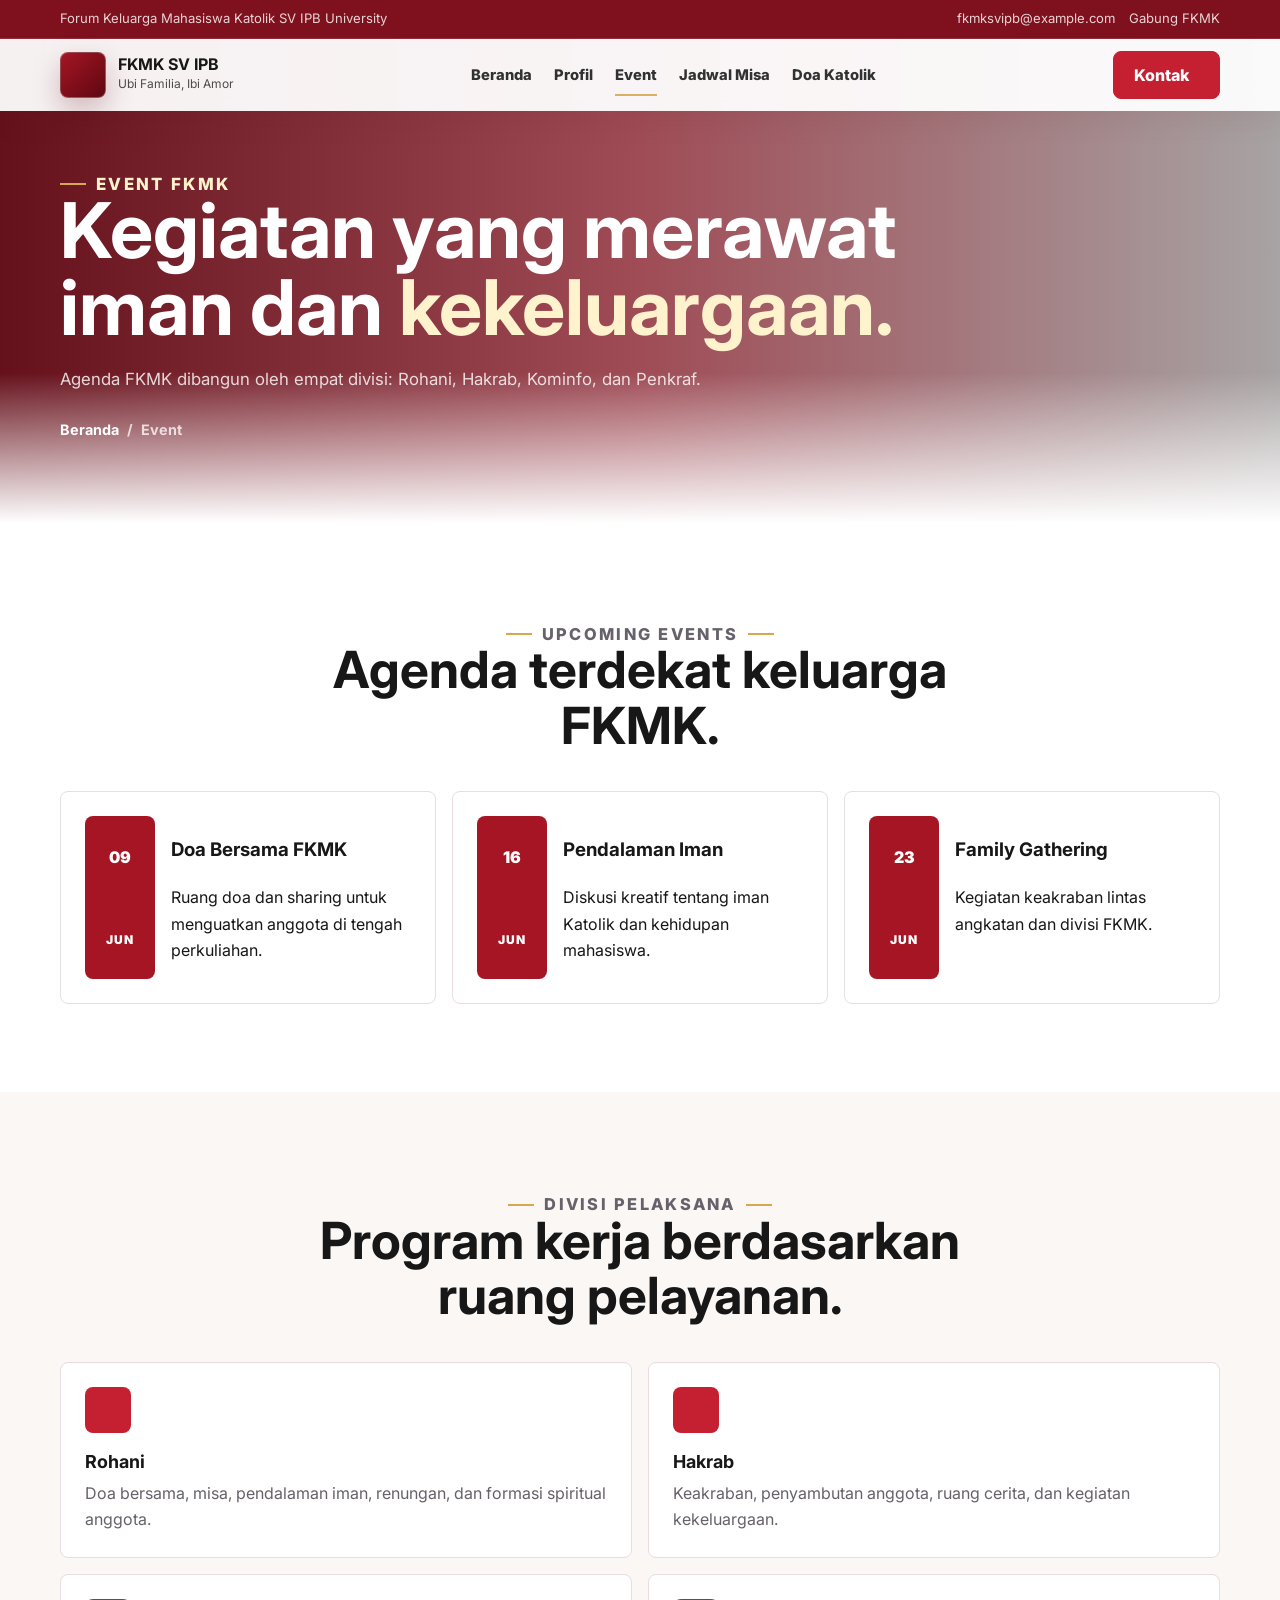
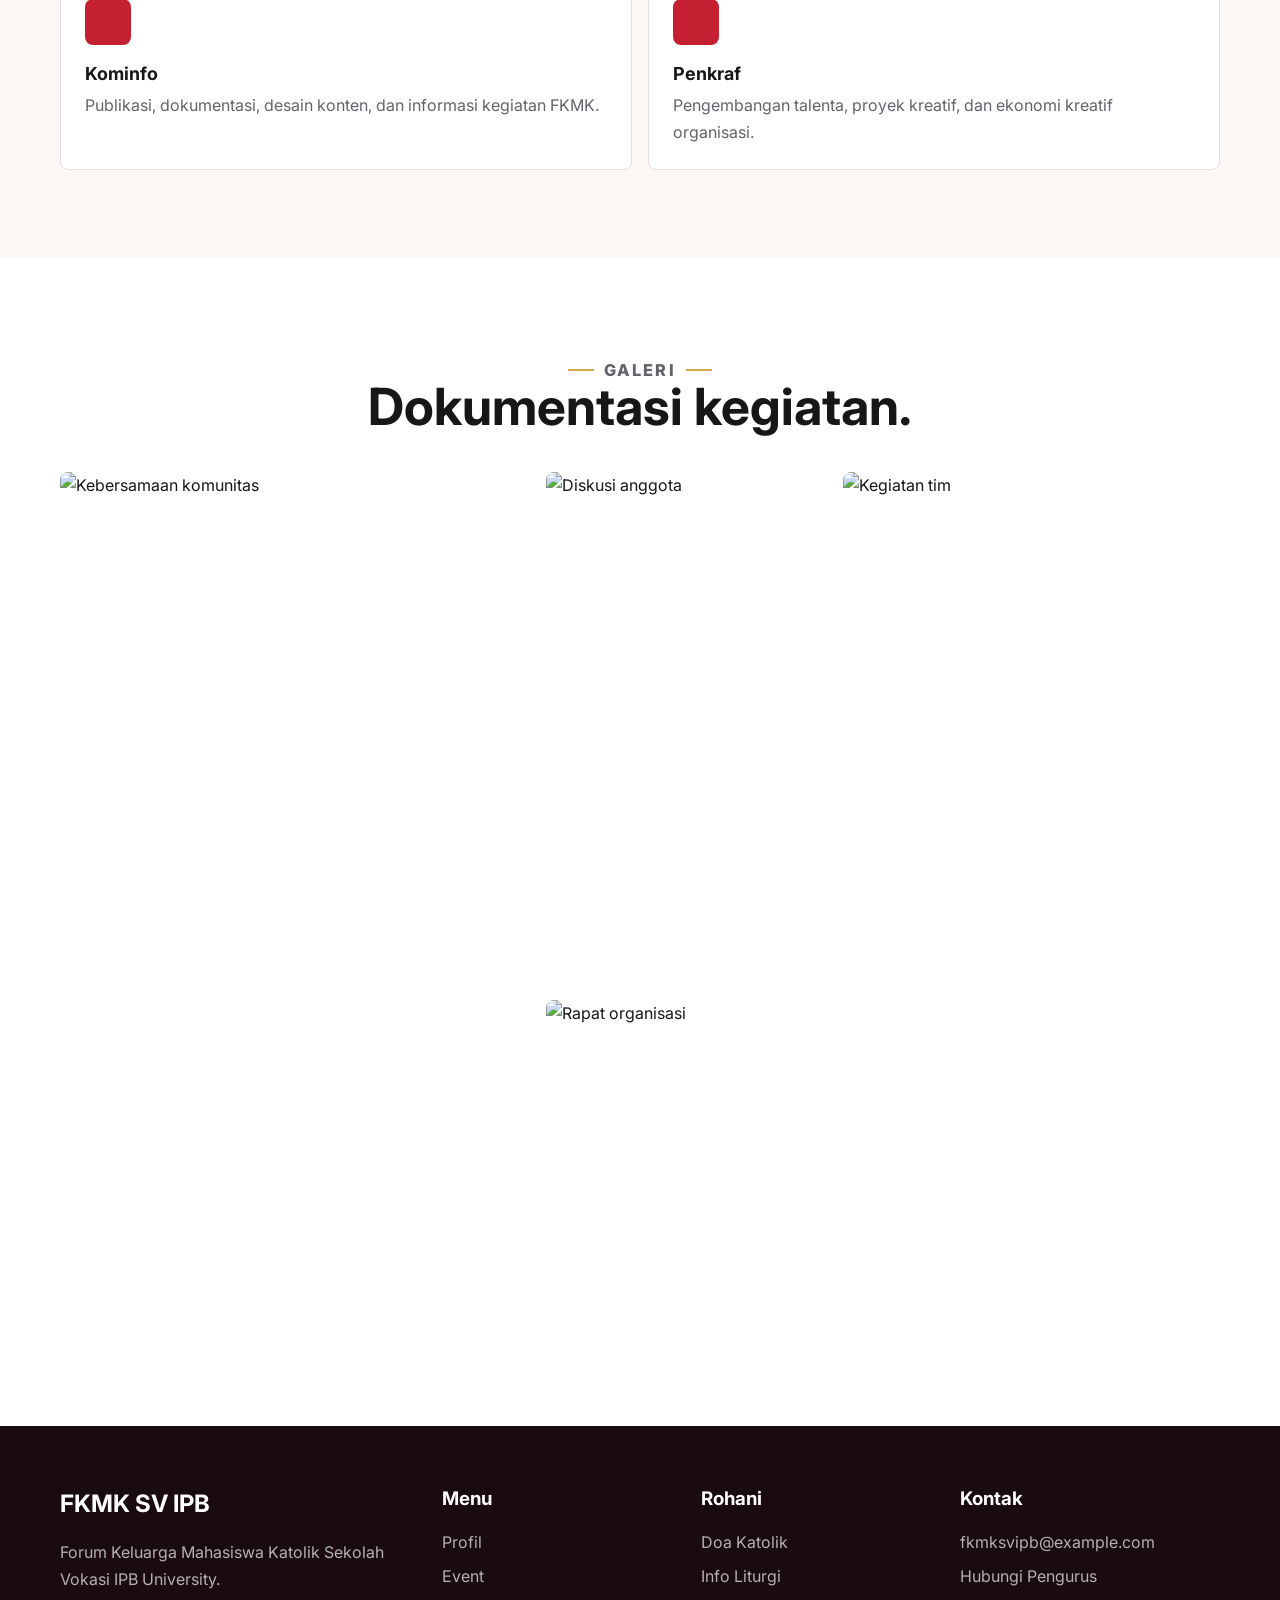
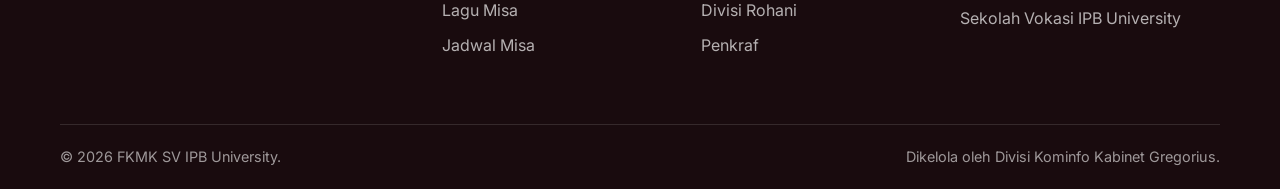
==== commit 5da5220f: "delete page lagu misa" ====
--- a/event.html
+++ b/event.html
@@ -21,7 +21,6 @@
                     <a data-nav="home" href="fkmk-sv-ipb-profesional.html">Beranda</a>
                     <a data-nav="profil" href="profil.html">Profil</a>
                     <a data-nav="event" href="event.html">Event</a>
-                    <a data-nav="lagu" href="lagu-misa.html">Lagu Misa</a>
                     <a data-nav="jadwal" href="jadwal-misa.html">Jadwal Misa</a>
                     <a data-nav="doa" href="doa-katolik.html">Doa Katolik</a>
                 </nav>
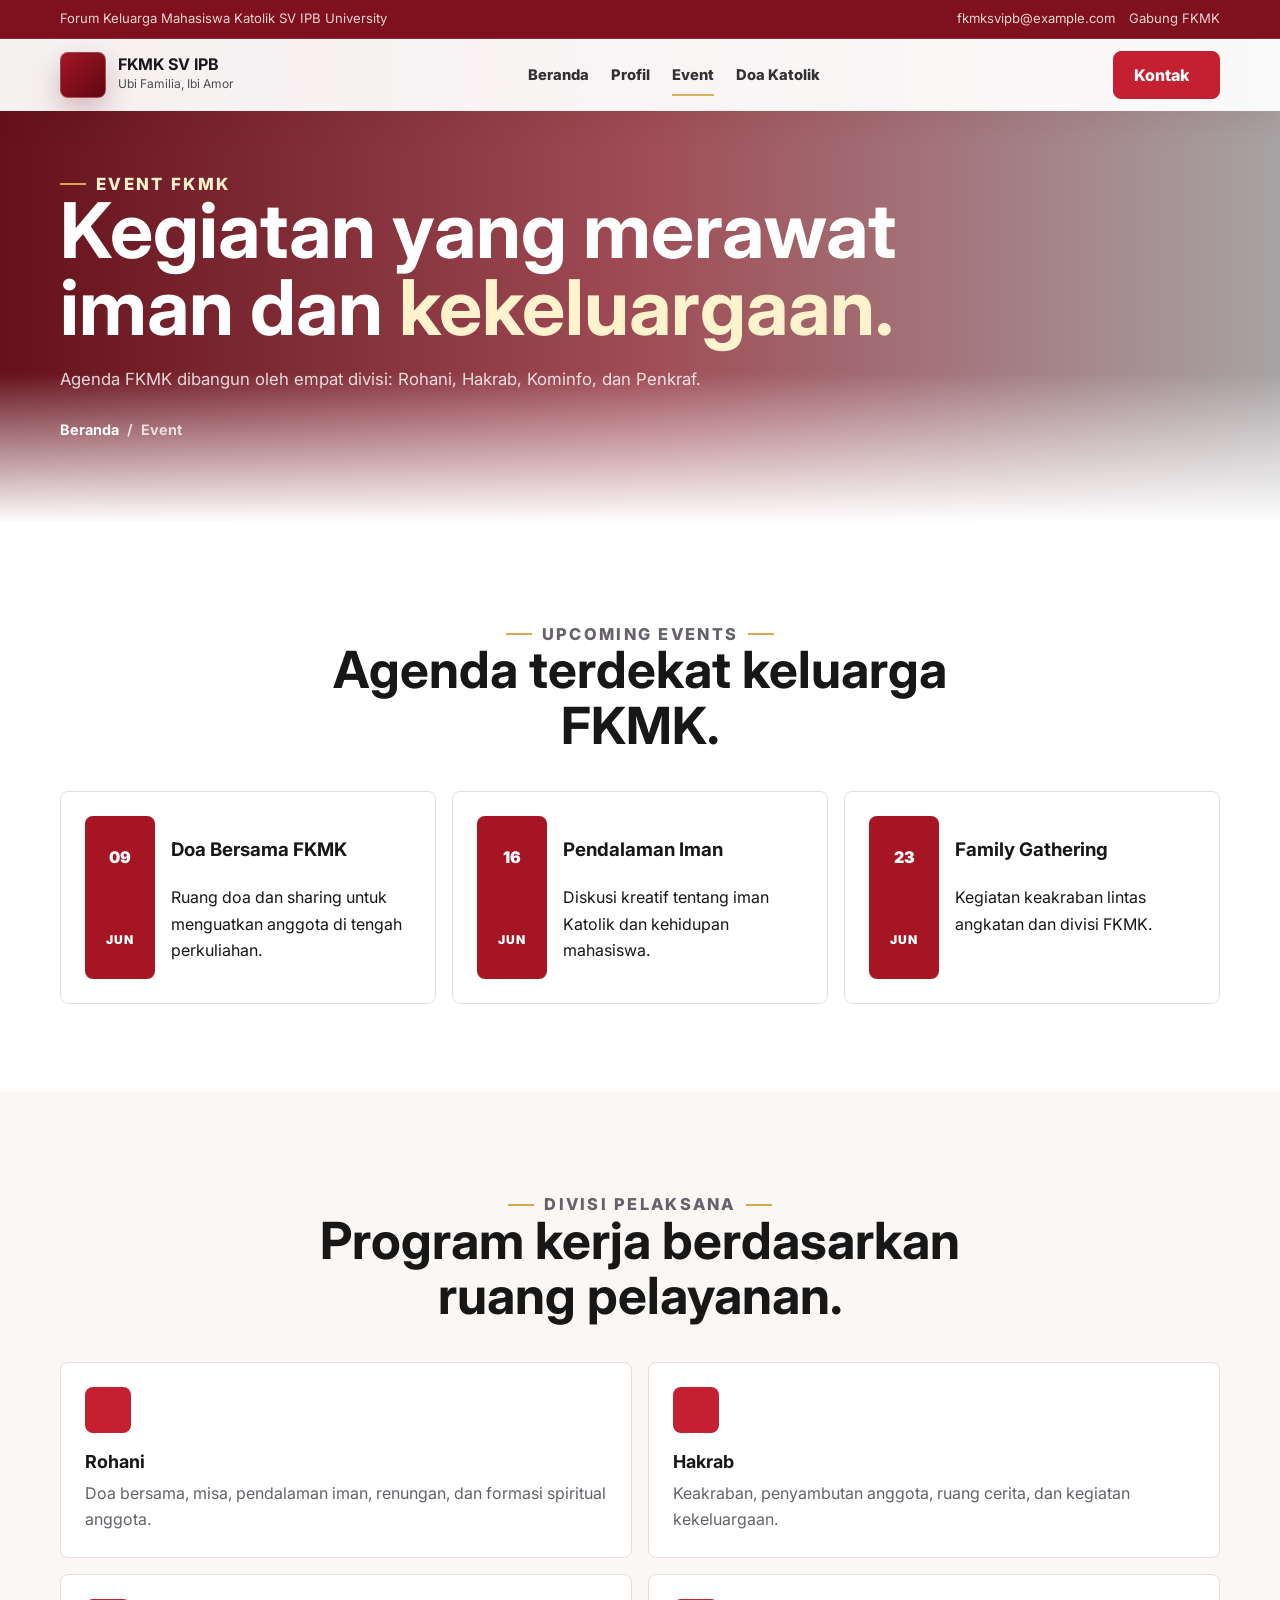
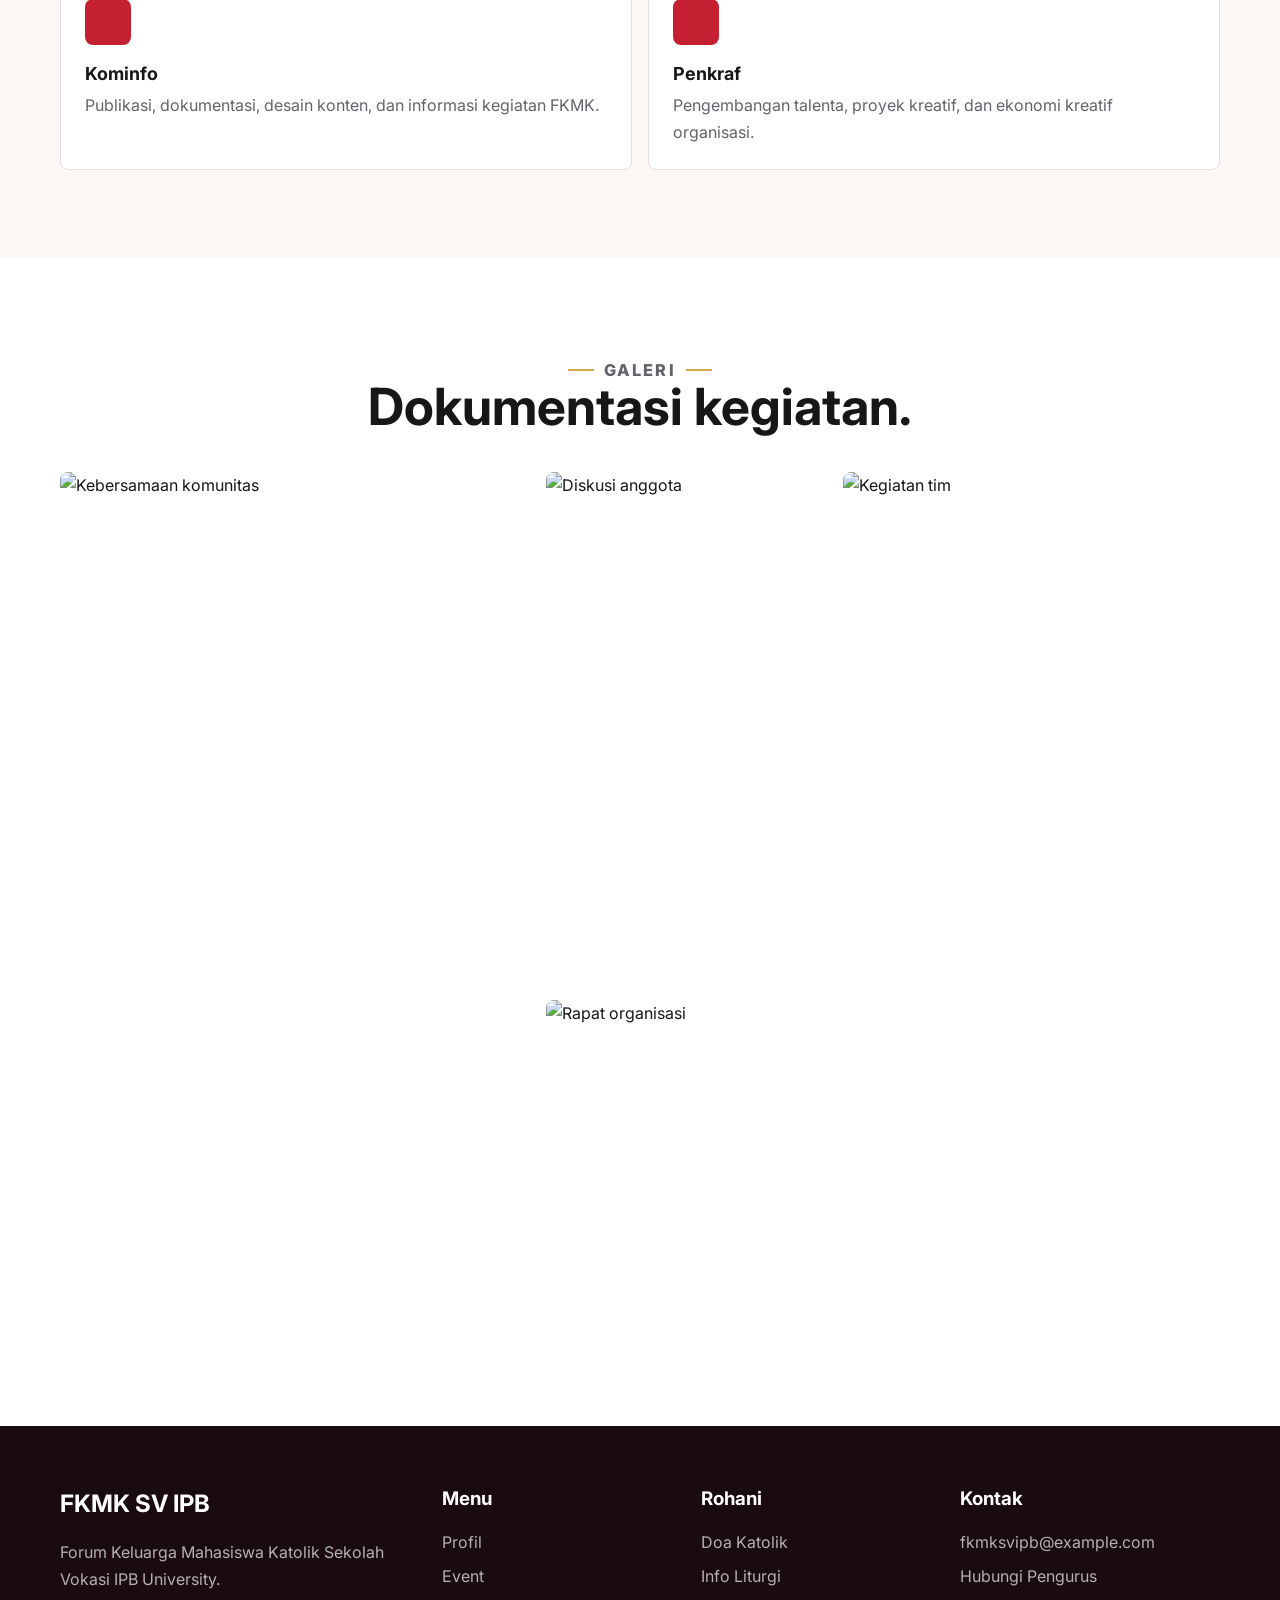
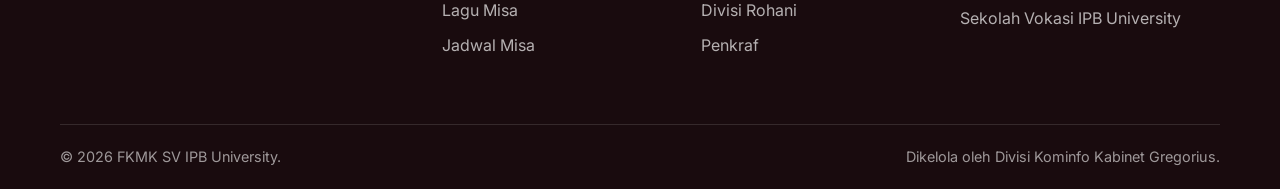
==== commit c8ececf7: "delete jadwal misa" ====
--- a/event.html
+++ b/event.html
@@ -21,7 +21,6 @@
                     <a data-nav="home" href="fkmk-sv-ipb-profesional.html">Beranda</a>
                     <a data-nav="profil" href="profil.html">Profil</a>
                     <a data-nav="event" href="event.html">Event</a>
-                    <a data-nav="jadwal" href="jadwal-misa.html">Jadwal Misa</a>
                     <a data-nav="doa" href="doa-katolik.html">Doa Katolik</a>
                 </nav>
                 <div class="nav-actions"><a class="btn" href="kontak.html">Kontak <i data-lucide="arrow-right"></i></a><button class="menu-toggle" type="button" aria-label="Buka menu" aria-expanded="false"><i data-lucide="menu"></i></button></div>
